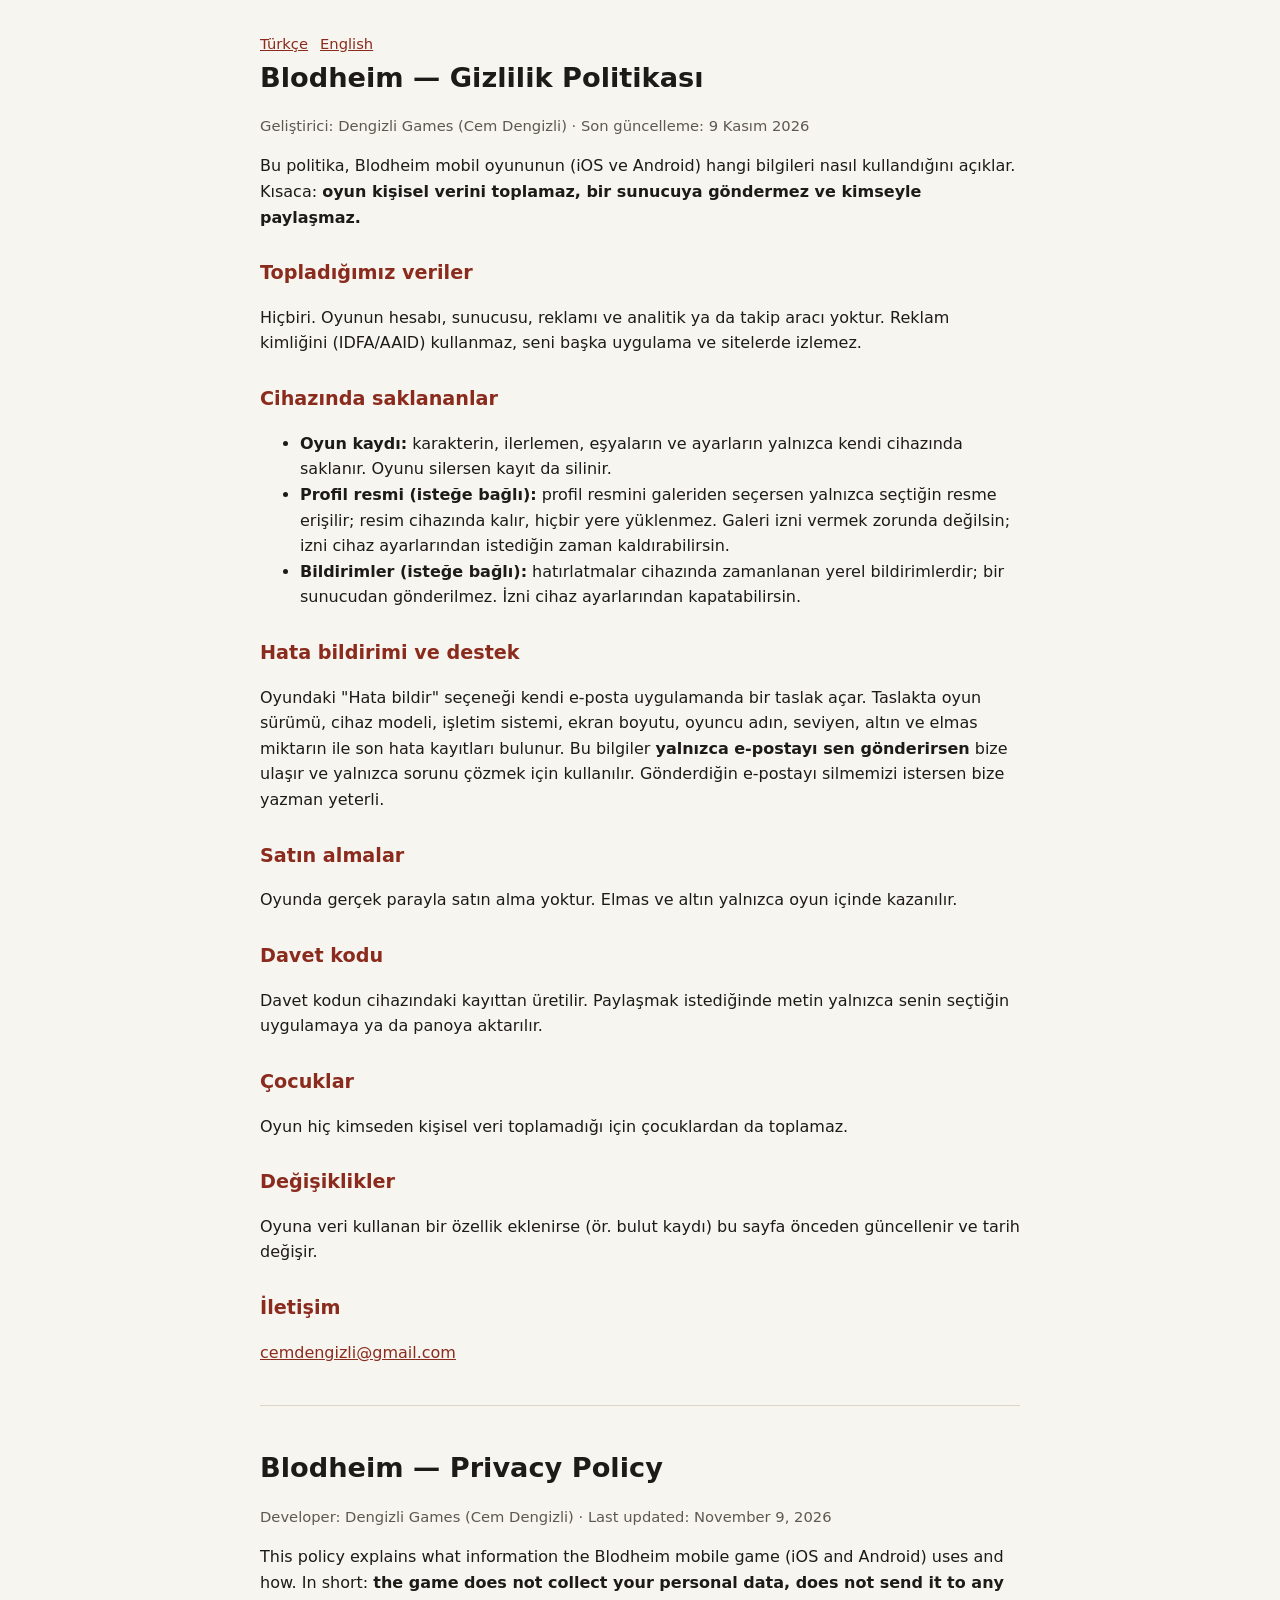
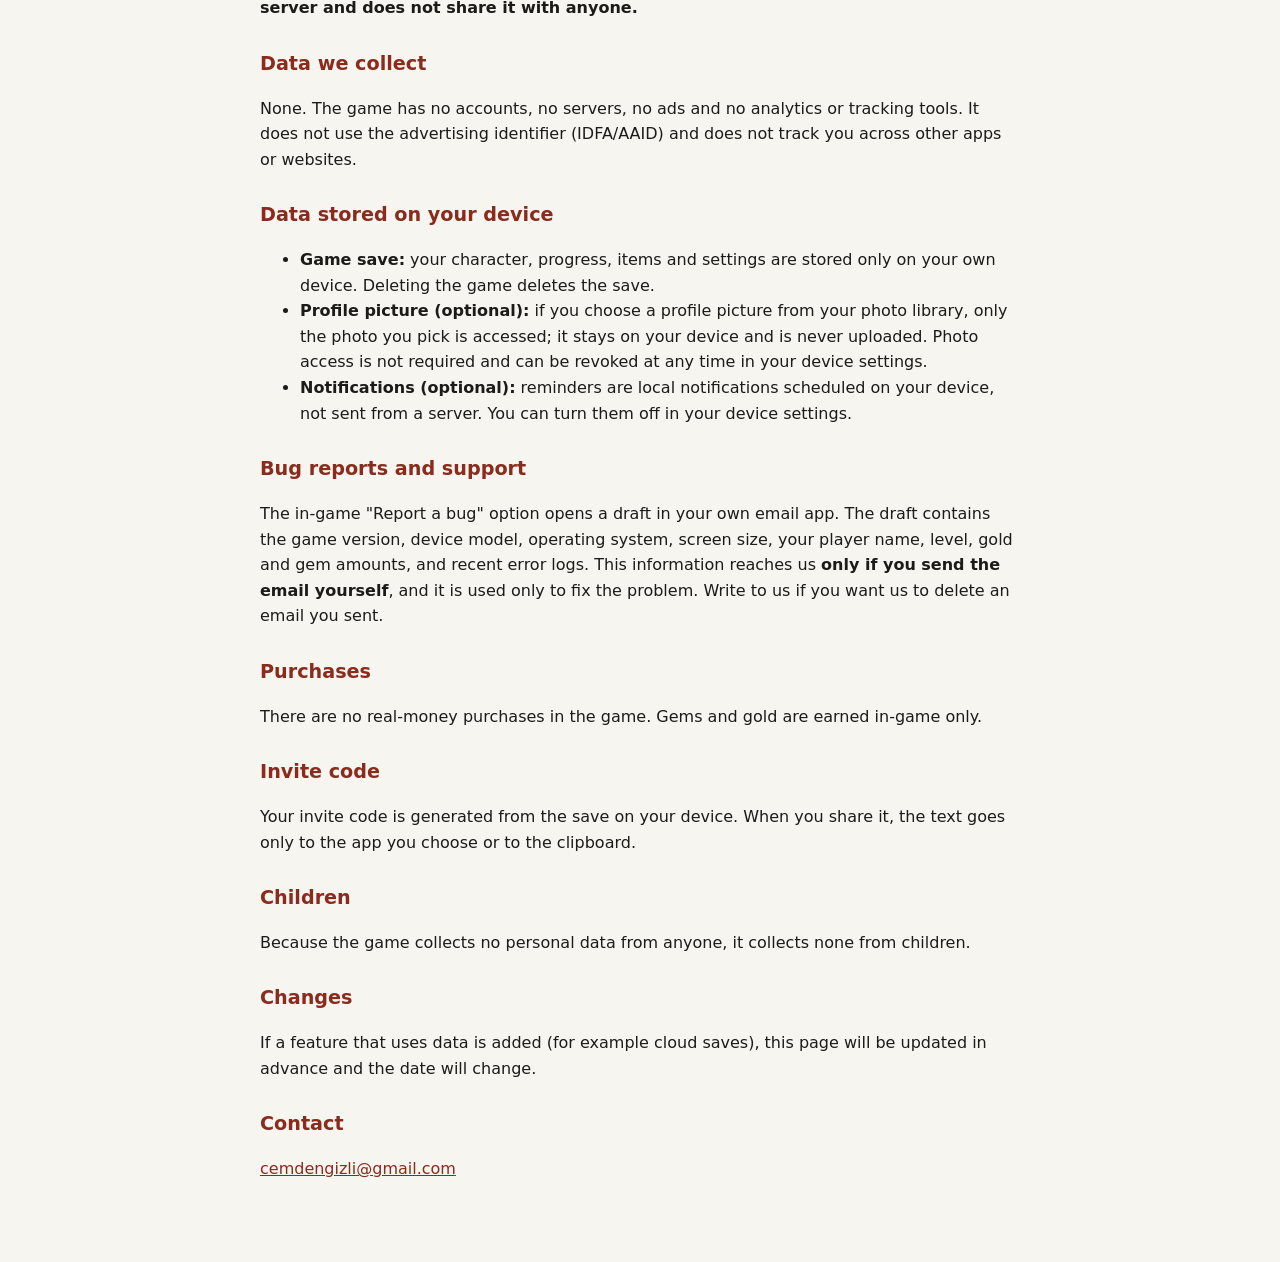
==== index.html @ 1b279eca "Gizlilik politikası / Privacy policy" ====
<!doctype html>
<html lang="tr">
<head>
<meta charset="utf-8">
<meta name="viewport" content="width=device-width, initial-scale=1">
<title>Blodheim — Gizlilik Politikası / Privacy Policy</title>
<style>
  :root { --bg: #f7f5f0; --fg: #1d1b18; --muted: #5d5850; --line: #ddd6c8; --accent: #8a2b1d; }
  @media (prefers-color-scheme: dark) { :root { --bg: #16140f; --fg: #ece6da; --muted: #a8a093; --line: #34302a; --accent: #e07a5f; } }
  body { margin: 0; background: var(--bg); color: var(--fg); font: 16px/1.6 system-ui, -apple-system, "Segoe UI", Roboto, sans-serif; }
  main { max-width: 760px; margin: 0 auto; padding: 32px 16px 64px; }
  h1 { font-size: 1.7rem; margin: 0 0 4px; }
  h2 { font-size: 1.2rem; margin: 28px 0 8px; color: var(--accent); }
  p, li { color: var(--fg); }
  .muted { color: var(--muted); font-size: .92rem; }
  hr { border: 0; border-top: 1px solid var(--line); margin: 40px 0; }
  a { color: var(--accent); }
  nav a { margin-right: 12px; }
</style>
</head>
<body>
<main>
<nav class="muted"><a href="#tr">Türkçe</a><a href="#en">English</a></nav>

<section id="tr">
<h1>Blodheim — Gizlilik Politikası</h1>
<p class="muted">Geliştirici: Dengizli Games (Cem Dengizli) · Son güncelleme: 9 Kasım 2026</p>

<p>Bu politika, Blodheim mobil oyununun (iOS ve Android) hangi bilgileri nasıl kullandığını açıklar. Kısaca: <b>oyun kişisel verini toplamaz, bir sunucuya göndermez ve kimseyle paylaşmaz.</b></p>

<h2>Topladığımız veriler</h2>
<p>Hiçbiri. Oyunun hesabı, sunucusu, reklamı ve analitik ya da takip aracı yoktur. Reklam kimliğini (IDFA/AAID) kullanmaz, seni başka uygulama ve sitelerde izlemez.</p>

<h2>Cihazında saklananlar</h2>
<ul>
  <li><b>Oyun kaydı:</b> karakterin, ilerlemen, eşyaların ve ayarların yalnızca kendi cihazında saklanır. Oyunu silersen kayıt da silinir.</li>
  <li><b>Profil resmi (isteğe bağlı):</b> profil resmini galeriden seçersen yalnızca seçtiğin resme erişilir; resim cihazında kalır, hiçbir yere yüklenmez. Galeri izni vermek zorunda değilsin; izni cihaz ayarlarından istediğin zaman kaldırabilirsin.</li>
  <li><b>Bildirimler (isteğe bağlı):</b> hatırlatmalar cihazında zamanlanan yerel bildirimlerdir; bir sunucudan gönderilmez. İzni cihaz ayarlarından kapatabilirsin.</li>
</ul>

<h2>Hata bildirimi ve destek</h2>
<p>Oyundaki "Hata bildir" seçeneği kendi e-posta uygulamanda bir taslak açar. Taslakta oyun sürümü, cihaz modeli, işletim sistemi, ekran boyutu, oyuncu adın, seviyen, altın ve elmas miktarın ile son hata kayıtları bulunur. Bu bilgiler <b>yalnızca e-postayı sen gönderirsen</b> bize ulaşır ve yalnızca sorunu çözmek için kullanılır. Gönderdiğin e-postayı silmemizi istersen bize yazman yeterli.</p>

<h2>Satın almalar</h2>
<p>Oyunda gerçek parayla satın alma yoktur. Elmas ve altın yalnızca oyun içinde kazanılır.</p>

<h2>Davet kodu</h2>
<p>Davet kodun cihazındaki kayıttan üretilir. Paylaşmak istediğinde metin yalnızca senin seçtiğin uygulamaya ya da panoya aktarılır.</p>

<h2>Çocuklar</h2>
<p>Oyun hiç kimseden kişisel veri toplamadığı için çocuklardan da toplamaz.</p>

<h2>Değişiklikler</h2>
<p>Oyuna veri kullanan bir özellik eklenirse (ör. bulut kaydı) bu sayfa önceden güncellenir ve tarih değişir.</p>

<h2>İletişim</h2>
<p><a href="mailto:cemdengizli@gmail.com">cemdengizli@gmail.com</a></p>
</section>

<hr>

<section id="en" lang="en">
<h1>Blodheim — Privacy Policy</h1>
<p class="muted">Developer: Dengizli Games (Cem Dengizli) · Last updated: November 9, 2026</p>

<p>This policy explains what information the Blodheim mobile game (iOS and Android) uses and how. In short: <b>the game does not collect your personal data, does not send it to any server and does not share it with anyone.</b></p>

<h2>Data we collect</h2>
<p>None. The game has no accounts, no servers, no ads and no analytics or tracking tools. It does not use the advertising identifier (IDFA/AAID) and does not track you across other apps or websites.</p>

<h2>Data stored on your device</h2>
<ul>
  <li><b>Game save:</b> your character, progress, items and settings are stored only on your own device. Deleting the game deletes the save.</li>
  <li><b>Profile picture (optional):</b> if you choose a profile picture from your photo library, only the photo you pick is accessed; it stays on your device and is never uploaded. Photo access is not required and can be revoked at any time in your device settings.</li>
  <li><b>Notifications (optional):</b> reminders are local notifications scheduled on your device, not sent from a server. You can turn them off in your device settings.</li>
</ul>

<h2>Bug reports and support</h2>
<p>The in-game "Report a bug" option opens a draft in your own email app. The draft contains the game version, device model, operating system, screen size, your player name, level, gold and gem amounts, and recent error logs. This information reaches us <b>only if you send the email yourself</b>, and it is used only to fix the problem. Write to us if you want us to delete an email you sent.</p>

<h2>Purchases</h2>
<p>There are no real-money purchases in the game. Gems and gold are earned in-game only.</p>

<h2>Invite code</h2>
<p>Your invite code is generated from the save on your device. When you share it, the text goes only to the app you choose or to the clipboard.</p>

<h2>Children</h2>
<p>Because the game collects no personal data from anyone, it collects none from children.</p>

<h2>Changes</h2>
<p>If a feature that uses data is added (for example cloud saves), this page will be updated in advance and the date will change.</p>

<h2>Contact</h2>
<p><a href="mailto:cemdengizli@gmail.com">cemdengizli@gmail.com</a></p>
</section>
</main>
</body>
</html>
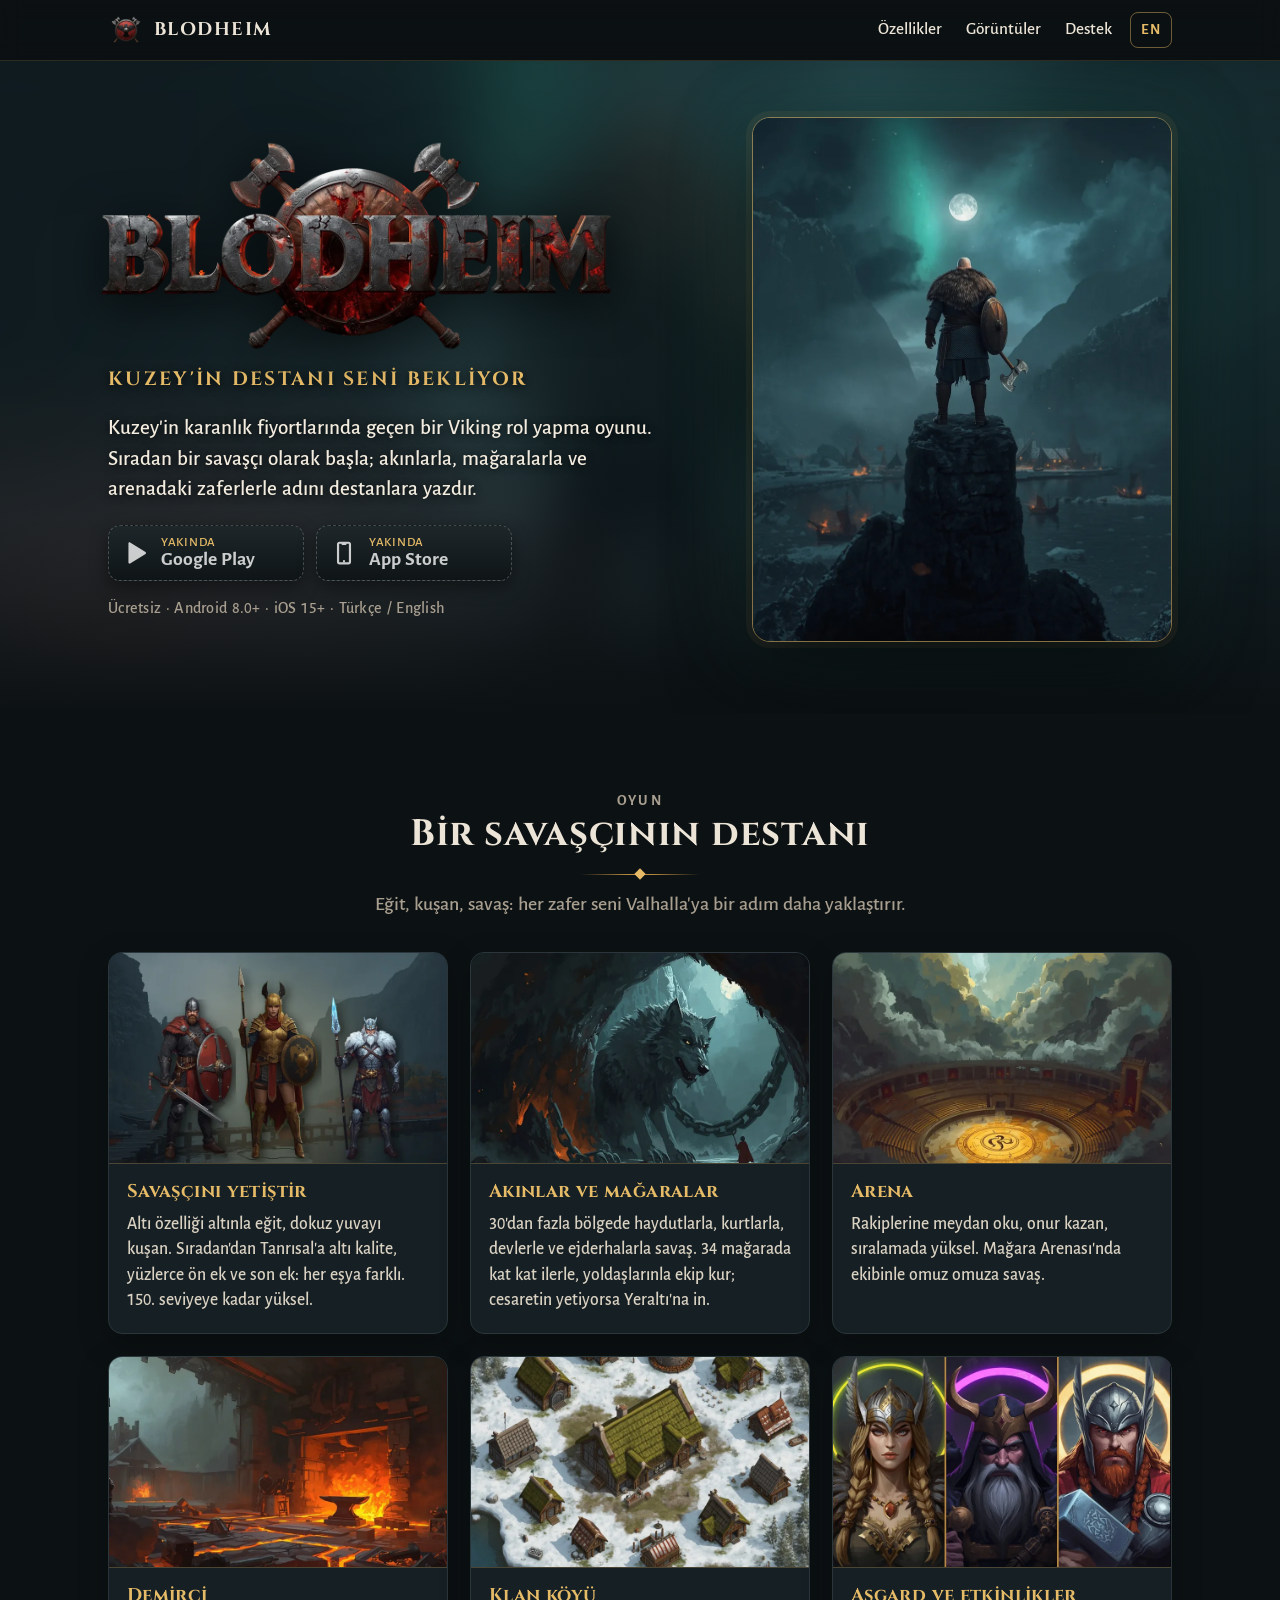
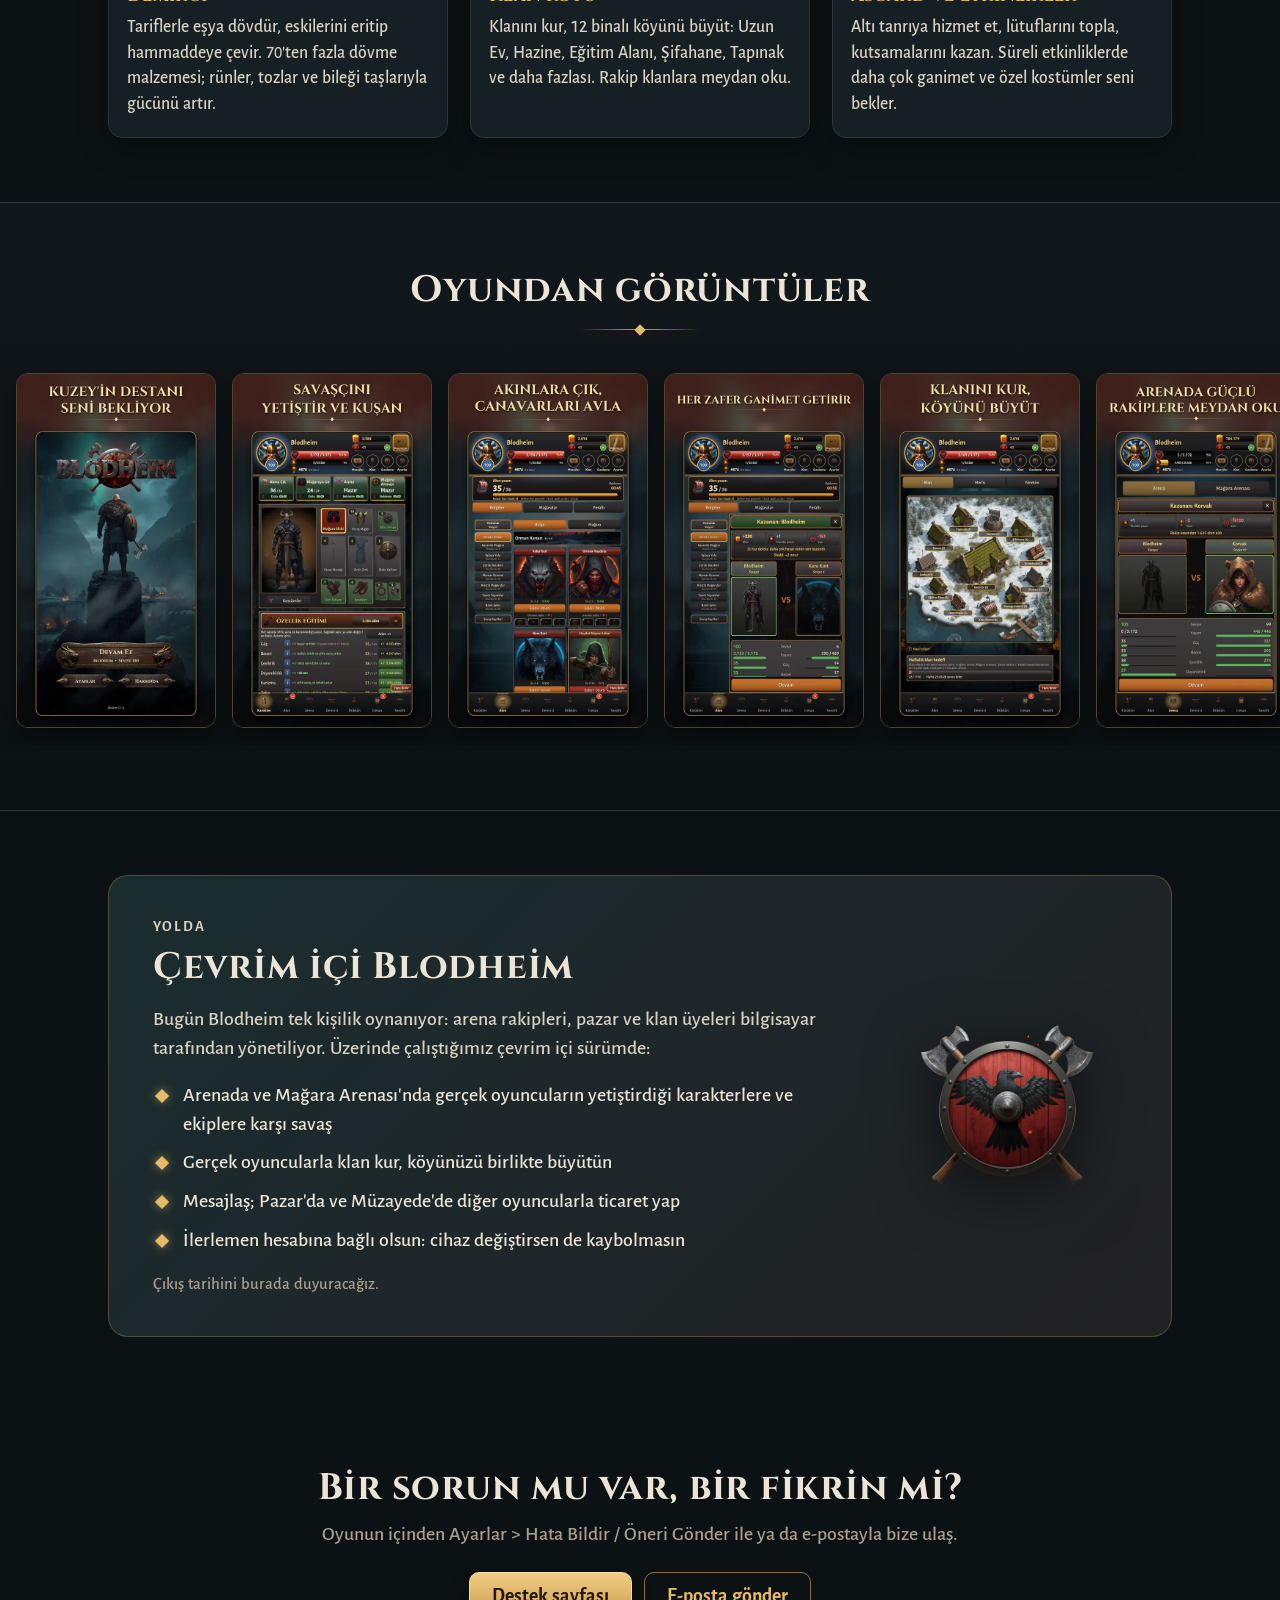
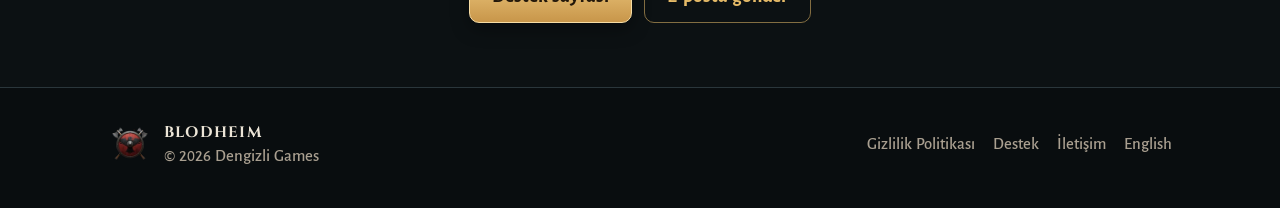
==== commit ebe56d4a: "Add files via upload" ====
--- a/index.html
+++ b/index.html
@@ -2,97 +2,151 @@
 <html lang="tr">
 <head>
 <meta charset="utf-8">
-<meta name="viewport" content="width=device-width, initial-scale=1">
-<title>Blodheim — Gizlilik Politikası / Privacy Policy</title>
-<style>
-  :root { --bg: #f7f5f0; --fg: #1d1b18; --muted: #5d5850; --line: #ddd6c8; --accent: #8a2b1d; }
-  @media (prefers-color-scheme: dark) { :root { --bg: #16140f; --fg: #ece6da; --muted: #a8a093; --line: #34302a; --accent: #e07a5f; } }
-  body { margin: 0; background: var(--bg); color: var(--fg); font: 16px/1.6 system-ui, -apple-system, "Segoe UI", Roboto, sans-serif; }
-  main { max-width: 760px; margin: 0 auto; padding: 32px 16px 64px; }
-  h1 { font-size: 1.7rem; margin: 0 0 4px; }
-  h2 { font-size: 1.2rem; margin: 28px 0 8px; color: var(--accent); }
-  p, li { color: var(--fg); }
-  .muted { color: var(--muted); font-size: .92rem; }
-  hr { border: 0; border-top: 1px solid var(--line); margin: 40px 0; }
-  a { color: var(--accent); }
-  nav a { margin-right: 12px; }
-</style>
+<meta name="viewport" content="width=device-width, initial-scale=1, viewport-fit=cover">
+<title>Blodheim: Viking rol yapma oyunu</title>
+<meta name="description" content="Viking savaşçını yetiştir: akınlara çık, mağaraları fethet, arenada adını duyur. Android ve iOS için Blodheim.">
+<meta name="theme-color" content="#0c1113">
+<link rel="canonical" href="https://cemolocco77.github.io/blodheim/">
+<link rel="alternate" hreflang="tr" href="https://cemolocco77.github.io/blodheim/"><link rel="alternate" hreflang="en" href="https://cemolocco77.github.io/blodheim/en/"><link rel="alternate" hreflang="x-default" href="https://cemolocco77.github.io/blodheim/">
+<meta property="og:type" content="website">
+<meta property="og:site_name" content="Blodheim">
+<meta property="og:title" content="Blodheim: Viking rol yapma oyunu">
+<meta property="og:description" content="Viking savaşçını yetiştir: akınlara çık, mağaraları fethet, arenada adını duyur. Android ve iOS için Blodheim.">
+<meta property="og:url" content="https://cemolocco77.github.io/blodheim/">
+<meta property="og:image" content="https://cemolocco77.github.io/blodheim/assets/img/og.jpg">
+<meta property="og:image:width" content="1024">
+<meta property="og:image:height" content="500">
+<meta property="og:locale" content="tr_TR">
+<meta name="twitter:card" content="summary_large_image">
+<link rel="icon" type="image/png" sizes="32x32" href="favicon.png">
+<link rel="icon" type="image/png" sizes="192x192" href="assets/img/icon-192.png">
+<link rel="apple-touch-icon" href="assets/img/apple-touch-icon.png">
+<link rel="preload" href="assets/fonts/Cinzel-Bold.ttf" as="font" type="font/ttf" crossorigin>
+<link rel="stylesheet" href="assets/site.css?v=634a0899">
 </head>
-<body>
-<main>
-<nav class="muted"><a href="#tr">Türkçe</a><a href="#en">English</a></nav>
-
-<section id="tr">
-<h1>Blodheim — Gizlilik Politikası</h1>
-<p class="muted">Geliştirici: Dengizli Games (Cem Dengizli) · Son güncelleme: 9 Kasım 2026</p>
-
-<p>Bu politika, Blodheim mobil oyununun (iOS ve Android) hangi bilgileri nasıl kullandığını açıklar. Kısaca: <b>oyun kişisel verini toplamaz, bir sunucuya göndermez ve kimseyle paylaşmaz.</b></p>
-
-<h2>Topladığımız veriler</h2>
-<p>Hiçbiri. Oyunun hesabı, sunucusu, reklamı ve analitik ya da takip aracı yoktur. Reklam kimliğini (IDFA/AAID) kullanmaz, seni başka uygulama ve sitelerde izlemez.</p>
-
-<h2>Cihazında saklananlar</h2>
-<ul>
-  <li><b>Oyun kaydı:</b> karakterin, ilerlemen, eşyaların ve ayarların yalnızca kendi cihazında saklanır. Oyunu silersen kayıt da silinir.</li>
-  <li><b>Profil resmi (isteğe bağlı):</b> profil resmini galeriden seçersen yalnızca seçtiğin resme erişilir; resim cihazında kalır, hiçbir yere yüklenmez. Galeri izni vermek zorunda değilsin; izni cihaz ayarlarından istediğin zaman kaldırabilirsin.</li>
-  <li><b>Bildirimler (isteğe bağlı):</b> hatırlatmalar cihazında zamanlanan yerel bildirimlerdir; bir sunucudan gönderilmez. İzni cihaz ayarlarından kapatabilirsin.</li>
-</ul>
-
-<h2>Hata bildirimi ve destek</h2>
-<p>Oyundaki "Hata bildir" seçeneği kendi e-posta uygulamanda bir taslak açar. Taslakta oyun sürümü, cihaz modeli, işletim sistemi, ekran boyutu, oyuncu adın, seviyen, altın ve elmas miktarın ile son hata kayıtları bulunur. Bu bilgiler <b>yalnızca e-postayı sen gönderirsen</b> bize ulaşır ve yalnızca sorunu çözmek için kullanılır. Gönderdiğin e-postayı silmemizi istersen bize yazman yeterli.</p>
-
-<h2>Satın almalar</h2>
-<p>Oyunda gerçek parayla satın alma yoktur. Elmas ve altın yalnızca oyun içinde kazanılır.</p>
-
-<h2>Davet kodu</h2>
-<p>Davet kodun cihazındaki kayıttan üretilir. Paylaşmak istediğinde metin yalnızca senin seçtiğin uygulamaya ya da panoya aktarılır.</p>
-
-<h2>Çocuklar</h2>
-<p>Oyun hiç kimseden kişisel veri toplamadığı için çocuklardan da toplamaz.</p>
-
-<h2>Değişiklikler</h2>
-<p>Oyuna veri kullanan bir özellik eklenirse (ör. bulut kaydı) bu sayfa önceden güncellenir ve tarih değişir.</p>
-
-<h2>İletişim</h2>
-<p><a href="mailto:cemdengizli@gmail.com">cemdengizli@gmail.com</a></p>
+<body class="page-home">
+<a class="skip" href="#main">İçeriğe geç</a>
+<header class="top">
+  <div class="wrap top-in">
+    <a class="brand" href="./"><img src="assets/img/emblem-96.webp" alt="" width="36" height="36"><span lang="en">Blodheim</span></a>
+    <nav class="nav" aria-label="Ana sayfa">
+      <a class="wide" href="#features">Özellikler</a>
+      <a class="wide" href="#screenshots">Görüntüler</a>
+      <a href="destek/">Destek</a>
+      <a class="lang" href="en/" hreflang="en" lang="en" title="English">EN</a>
+    </nav>
+  </div>
+</header>
+<main id="main">
+<section class="hero">
+  <div class="hero-art" aria-hidden="true"></div>
+  <div class="wrap hero-in">
+    <div class="hero-copy">
+      <h1><img class="hero-logo" src="assets/img/logo-1100.webp" alt="Blodheim" width="1100" height="458"></h1>
+      <p class="kicker">Kuzey&#x27;in destanı seni bekliyor</p>
+      <div class="hero-spacer"></div>
+      <p class="lead">Kuzey&#x27;in karanlık fiyortlarında geçen bir Viking rol yapma oyunu. Sıradan bir savaşçı olarak başla; akınlarla, mağaralarla ve arenadaki zaferlerle adını destanlara yazdır.</p>
+      <div class="stores"><span class="store soon" aria-disabled="true"><svg viewBox="0 0 24 24" aria-hidden="true"><path d="M5 3.2v17.6c0 .8.9 1.3 1.6.9l14.2-8.8c.6-.4.6-1.4 0-1.8L6.6 2.3C5.9 1.9 5 2.4 5 3.2z"/></svg><span><small>Yakında</small><b>Google Play</b></span></span><span class="store soon" aria-disabled="true"><svg viewBox="0 0 24 24" aria-hidden="true"><path d="M8 1.5h8A2.5 2.5 0 0 1 18.5 4v16a2.5 2.5 0 0 1-2.5 2.5H8A2.5 2.5 0 0 1 5.5 20V4A2.5 2.5 0 0 1 8 1.5zm0 2a.5.5 0 0 0-.5.5v16c0 .3.2.5.5.5h8c.3 0 .5-.2.5-.5V4a.5.5 0 0 0-.5-.5h-1.6l-.5 1h-3.8l-.5-1H8zm4 15a1 1 0 1 1 0 2 1 1 0 0 1 0-2z"/></svg><span><small>Yakında</small><b>App Store</b></span></span></div>
+      <p class="facts">Ücretsiz · Android 8.0+ · iOS 15+ · Türkçe / English</p>
+    </div>
+    <figure class="hero-poster"><img src="assets/img/poster-840.webp" alt="Ay ışığında kayanın üstünde duran Viking savaşçısı, aşağıda fiyort köyü" width="840" height="1050"></figure>
+  </div>
 </section>
 
-<hr>
+<section class="sec" id="features">
+  <div class="wrap">
+    <header class="sec-head">
+      <p class="eyebrow">Oyun</p>
+      <h2>Bir savaşçının destanı</h2>
+      <div class="rule" aria-hidden="true"></div>
+      <p>Eğit, kuşan, savaş: her zafer seni Valhalla&#x27;ya bir adım daha yaklaştırır.</p>
+    </header>
+    <div class="cards">
+      <article class="card">
+        <img src="assets/img/scene-character.webp" alt="" width="800" height="500" loading="lazy" decoding="async">
+        <div class="card-body"><h3>Savaşçını yetiştir</h3><p>Altı özelliği altınla eğit, dokuz yuvayı kuşan. Sıradan&#x27;dan Tanrısal&#x27;a altı kalite, yüzlerce ön ek ve son ek: her eşya farklı. 150. seviyeye kadar yüksel.</p></div>
+      </article>
+      <article class="card">
+        <img src="assets/img/scene-raid.webp" alt="" width="800" height="500" loading="lazy" decoding="async">
+        <div class="card-body"><h3>Akınlar ve mağaralar</h3><p>30&#x27;dan fazla bölgede haydutlarla, kurtlarla, devlerle ve ejderhalarla savaş. 34 mağarada kat kat ilerle, yoldaşlarınla ekip kur; cesaretin yetiyorsa Yeraltı&#x27;na in.</p></div>
+      </article>
+      <article class="card">
+        <img src="assets/img/scene-arena.webp" alt="" width="800" height="500" loading="lazy" decoding="async">
+        <div class="card-body"><h3>Arena</h3><p>Rakiplerine meydan oku, onur kazan, sıralamada yüksel. Mağara Arenası&#x27;nda ekibinle omuz omuza savaş.</p></div>
+      </article>
+      <article class="card">
+        <img src="assets/img/scene-smith.webp" alt="" width="800" height="500" loading="lazy" decoding="async">
+        <div class="card-body"><h3>Demirci</h3><p>Tariflerle eşya dövdür, eskilerini eritip hammaddeye çevir. 70&#x27;ten fazla dövme malzemesi; rünler, tozlar ve bileği taşlarıyla gücünü artır.</p></div>
+      </article>
+      <article class="card">
+        <img src="assets/img/scene-guild.webp" alt="" width="800" height="500" loading="lazy" decoding="async">
+        <div class="card-body"><h3>Klan köyü</h3><p>Klanını kur, 12 binalı köyünü büyüt: Uzun Ev, Hazine, Eğitim Alanı, Şifahane, Tapınak ve daha fazlası. Rakip klanlara meydan oku.</p></div>
+      </article>
+      <article class="card">
+        <img src="assets/img/scene-pantheon.webp" alt="" width="800" height="500" loading="lazy" decoding="async">
+        <div class="card-body"><h3>Asgard ve etkinlikler</h3><p>Altı tanrıya hizmet et, lütuflarını topla, kutsamalarını kazan. Süreli etkinliklerde daha çok ganimet ve özel kostümler seni bekler.</p></div>
+      </article>
+    </div>
+  </div>
+</section>
 
-<section id="en" lang="en">
-<h1>Blodheim — Privacy Policy</h1>
-<p class="muted">Developer: Dengizli Games (Cem Dengizli) · Last updated: November 9, 2026</p>
+<section class="sec sec-alt" id="screenshots">
+  <div class="wrap">
+    <header class="sec-head"><h2>Oyundan görüntüler</h2><div class="rule" aria-hidden="true"></div></header>
+  </div>
+  <div class="shots" tabindex="0" role="region" aria-label="Oyundan ekran görüntüleri">
+    <figure><img src="assets/img/shot-tr-01.webp" alt="Kuzey&#x27;in destanı seni bekliyor" width="540" height="960" loading="lazy" decoding="async"></figure>
+    <figure><img src="assets/img/shot-tr-02.webp" alt="Savaşçını yetiştir ve kuşan" width="540" height="960" loading="lazy" decoding="async"></figure>
+    <figure><img src="assets/img/shot-tr-03.webp" alt="Akınlara çık, canavarları avla" width="540" height="960" loading="lazy" decoding="async"></figure>
+    <figure><img src="assets/img/shot-tr-04.webp" alt="Her zafer ganimet getirir" width="540" height="960" loading="lazy" decoding="async"></figure>
+    <figure><img src="assets/img/shot-tr-05.webp" alt="Klanını kur, köyünü büyüt" width="540" height="960" loading="lazy" decoding="async"></figure>
+    <figure><img src="assets/img/shot-tr-06.webp" alt="Arenada güçlü rakiplere meydan oku" width="540" height="960" loading="lazy" decoding="async"></figure>
+  </div>
+  <p class="hint">Kaydırarak hepsini gör &rarr;</p>
+</section>
 
-<p>This policy explains what information the Blodheim mobile game (iOS and Android) uses and how. In short: <b>the game does not collect your personal data, does not send it to any server and does not share it with anyone.</b></p>
+<section class="sec" id="online">
+  <div class="wrap">
+    <div class="online">
+      <div>
+        <p class="eyebrow">Yolda</p>
+        <h2>Çevrim içi Blodheim</h2>
+        <p>Bugün Blodheim tek kişilik oynanıyor: arena rakipleri, pazar ve klan üyeleri bilgisayar tarafından yönetiliyor. Üzerinde çalıştığımız çevrim içi sürümde:</p>
+        <ul class="ticks">
+          <li>Arenada ve Mağara Arenası&#x27;nda gerçek oyuncuların yetiştirdiği karakterlere ve ekiplere karşı savaş</li>
+          <li>Gerçek oyuncularla klan kur, köyünüzü birlikte büyütün</li>
+          <li>Mesajlaş; Pazar&#x27;da ve Müzayede&#x27;de diğer oyuncularla ticaret yap</li>
+          <li>İlerlemen hesabına bağlı olsun: cihaz değiştirsen de kaybolmasın</li>
+        </ul>
+        <p class="note">Çıkış tarihini burada duyuracağız.</p>
+      </div>
+      <img src="assets/img/emblem-480.webp" alt="" width="480" height="480" loading="lazy">
+    </div>
+  </div>
+</section>
 
-<h2>Data we collect</h2>
-<p>None. The game has no accounts, no servers, no ads and no analytics or tracking tools. It does not use the advertising identifier (IDFA/AAID) and does not track you across other apps or websites.</p>
-
-<h2>Data stored on your device</h2>
-<ul>
-  <li><b>Game save:</b> your character, progress, items and settings are stored only on your own device. Deleting the game deletes the save.</li>
-  <li><b>Profile picture (optional):</b> if you choose a profile picture from your photo library, only the photo you pick is accessed; it stays on your device and is never uploaded. Photo access is not required and can be revoked at any time in your device settings.</li>
-  <li><b>Notifications (optional):</b> reminders are local notifications scheduled on your device, not sent from a server. You can turn them off in your device settings.</li>
-</ul>
-
-<h2>Bug reports and support</h2>
-<p>The in-game "Report a bug" option opens a draft in your own email app. The draft contains the game version, device model, operating system, screen size, your player name, level, gold and gem amounts, and recent error logs. This information reaches us <b>only if you send the email yourself</b>, and it is used only to fix the problem. Write to us if you want us to delete an email you sent.</p>
-
-<h2>Purchases</h2>
-<p>There are no real-money purchases in the game. Gems and gold are earned in-game only.</p>
-
-<h2>Invite code</h2>
-<p>Your invite code is generated from the save on your device. When you share it, the text goes only to the app you choose or to the clipboard.</p>
-
-<h2>Children</h2>
-<p>Because the game collects no personal data from anyone, it collects none from children.</p>
-
-<h2>Changes</h2>
-<p>If a feature that uses data is added (for example cloud saves), this page will be updated in advance and the date will change.</p>
-
-<h2>Contact</h2>
-<p><a href="mailto:cemdengizli@gmail.com">cemdengizli@gmail.com</a></p>
+<section class="sec cta">
+  <div class="wrap">
+    <h2>Bir sorun mu var, bir fikrin mi?</h2>
+    <p>Oyunun içinden Ayarlar &gt; Hata Bildir / Öneri Gönder ile ya da e-postayla bize ulaş.</p>
+    <div class="btns">
+      <a class="btn" href="destek/">Destek sayfası</a>
+      <a class="btn ghost" href="mailto:cemdengizli@gmail.com">E-posta gönder</a>
+    </div>
+    
+  </div>
 </section>
 </main>
+<footer class="foot">
+  <div class="wrap foot-in">
+    <div class="foot-brand"><img src="assets/img/emblem-96.webp" alt="" width="44" height="44"><div><b lang="en">Blodheim</b><span>© 2026 Dengizli Games</span></div></div>
+    <nav class="foot-nav" aria-label="İletişim">
+      <a href="gizlilik/">Gizlilik Politikası</a>
+      <a href="destek/">Destek</a>
+      <a href="mailto:cemdengizli@gmail.com">İletişim</a>
+      <a href="en/" hreflang="en" lang="en">English</a>
+    </nav>
+  </div>
+</footer>
 </body>
 </html>
--- a/assets/site.css
+++ b/assets/site.css
@@ -0,0 +1,234 @@
+/* Blodheim web sitesi. Kaynak: Web/kaynak/site.css, üretici Web/kaynak/build.py (çıktı Web/site/assets/site.css). */
+
+@font-face { font-family: "Cinzel"; src: url("fonts/Cinzel-Bold.ttf") format("truetype"); font-weight: 700; font-display: swap; }
+@font-face { font-family: "Alegreya Sans"; src: url("fonts/AlegreyaSans-Medium.ttf") format("truetype"); font-weight: 400 600; font-display: swap; }
+@font-face { font-family: "Alegreya Sans"; src: url("fonts/AlegreyaSans-Bold.ttf") format("truetype"); font-weight: 700 900; font-display: swap; }
+
+:root {
+  color-scheme: dark;
+  --bg: #0c1113;
+  --bg2: #11181b;
+  --card: #161f23;
+  --card2: #1b262b;
+  --line: #2a363b;
+  --fg: #ece5d7;
+  --muted: #a99f90;
+  --gold: #e6bb68;
+  --gold-deep: #b98a3e;
+  --red: #b8392b;
+  --teal: #3aa597;
+  --radius: 14px;
+  --wrap: 1120px;
+  --title: "Cinzel", "Trajan Pro", Georgia, serif;
+  --body: "Alegreya Sans", system-ui, -apple-system, "Segoe UI", Roboto, sans-serif;
+}
+
+* { box-sizing: border-box; }
+html { -webkit-text-size-adjust: 100%; scroll-behavior: smooth; }
+body {
+  margin: 0; background: var(--bg); color: var(--fg);
+  font: 500 18px/1.6 var(--body);
+  -webkit-font-smoothing: antialiased; overflow-x: hidden;
+}
+img { max-width: 100%; height: auto; display: block; }
+a { color: var(--gold); text-underline-offset: 3px; }
+a:hover { color: #ffd98f; }
+:focus-visible { outline: 2px solid var(--gold); outline-offset: 3px; border-radius: 6px; }
+h1, h2, h3 { font-family: var(--title); font-weight: 700; line-height: 1.2; letter-spacing: .02em; margin: 0; }
+.sr { position: absolute; width: 1px; height: 1px; overflow: hidden; clip: rect(0 0 0 0); white-space: nowrap; }
+.skip { position: absolute; left: 16px; top: -60px; z-index: 50; background: var(--gold); color: #1a1408; padding: 8px 14px; border-radius: 8px; font-weight: 700; }
+.skip:focus { top: 12px; }
+.wrap { width: 100%; max-width: var(--wrap); margin: 0 auto; padding: 0 16px; }
+@media (min-width: 700px) { .wrap { padding: 0 28px; } }
+
+/* ---------- üst çubuk ---------- */
+.top {
+  position: sticky; top: 0; z-index: 20;
+  background: rgba(12, 17, 19, .82); backdrop-filter: blur(10px); -webkit-backdrop-filter: blur(10px);
+  border-bottom: 1px solid rgba(230, 187, 104, .16);
+}
+.top-in { display: flex; align-items: center; justify-content: space-between; gap: 12px; height: 60px; }
+.brand { display: flex; align-items: center; gap: 10px; text-decoration: none; color: var(--fg); }
+.brand img { width: 36px; height: 36px; }
+.brand span { font-family: var(--title); font-weight: 700; font-size: 1.15rem; letter-spacing: .08em; text-transform: uppercase; }
+.nav { display: flex; align-items: center; gap: 4px; }
+.nav a { color: var(--fg); text-decoration: none; padding: 8px 10px; border-radius: 8px; font-size: .98rem; }
+.nav a:hover { background: rgba(255, 255, 255, .06); color: #fff; }
+.nav a[aria-current="page"] { color: var(--gold); }
+.nav .lang {
+  border: 1px solid rgba(230, 187, 104, .45); color: var(--gold); font-weight: 700; font-size: .85rem;
+  letter-spacing: .08em; padding: 6px 10px; margin-left: 4px;
+}
+@media (max-width: 620px) { .nav .wide { display: none; } }
+
+/* ---------- giriş ---------- */
+.hero { position: relative; overflow: hidden; isolation: isolate; }
+.hero-art {
+  position: absolute; inset: 0; z-index: -2;
+  background: url("img/hero-1200.webp") center 30% / cover no-repeat;
+}
+.hero::after {
+  content: ""; position: absolute; inset: 0; z-index: -1;
+  background:
+    linear-gradient(180deg, rgba(12, 17, 19, .55) 0%, rgba(12, 17, 19, 0) 26%, rgba(12, 17, 19, 0) 44%, rgba(12, 17, 19, .88) 66%, var(--bg) 100%);
+}
+.hero-in {
+  min-height: min(calc(100svh - 60px), 860px);
+  display: flex; flex-direction: column; align-items: center; text-align: center;
+  padding-top: 22px; padding-bottom: 40px;
+}
+.hero-copy { display: contents; }
+.hero h1 { width: min(92%, 440px); }
+.hero-logo { width: 100%; filter: drop-shadow(0 10px 24px rgba(0, 0, 0, .65)); }
+.kicker {
+  margin: 6px 0 0; font-family: var(--title); font-weight: 700; color: var(--gold);
+  font-size: 1.05rem; letter-spacing: .12em; text-transform: uppercase; text-shadow: 0 2px 10px rgba(0, 0, 0, .9);
+}
+.hero-spacer { flex: 1 1 auto; min-height: 200px; }
+.lead { margin: 0 0 20px; max-width: 34em; font-size: 1.08rem; color: #f3ecdf; text-shadow: 0 1px 8px rgba(0, 0, 0, .8); }
+.facts { margin: 16px 0 0; color: var(--muted); font-size: .92rem; letter-spacing: .02em; }
+.hero-poster { display: none; }
+
+@media (min-width: 900px) {
+  .hero { background: radial-gradient(1200px 600px at 78% 30%, rgba(58, 165, 151, .20), transparent 60%),
+                      radial-gradient(900px 500px at 10% 90%, rgba(184, 57, 43, .20), transparent 60%), var(--bg); }
+  .hero-art { opacity: .28; filter: blur(28px) saturate(1.2); transform: scale(1.15); }
+  .hero::after { background: linear-gradient(180deg, rgba(12, 17, 19, 0) 70%, var(--bg) 100%); }
+  .hero-in {
+    min-height: 0; flex-direction: row; align-items: center; justify-content: space-between; text-align: left;
+    gap: 56px; padding-top: 56px; padding-bottom: 72px;
+  }
+  .hero-copy { display: block; flex: 1 1 0; max-width: 560px; }
+  .hero h1 { width: 100%; max-width: 520px; margin-left: -12px; }
+  .kicker { font-size: 1.2rem; margin-top: 10px; }
+  .hero-spacer { display: none; }
+  .lead { margin-top: 18px; font-size: 1.2rem; }
+  .hero-poster {
+    display: block; flex: 0 0 auto; width: min(38vw, 420px); margin: 0; position: relative;
+    border-radius: 18px; overflow: hidden; border: 1px solid rgba(230, 187, 104, .55);
+    box-shadow: 0 30px 80px rgba(0, 0, 0, .65), 0 0 0 6px rgba(230, 187, 104, .07), 0 0 90px rgba(58, 165, 151, .18);
+  }
+  .hero-poster img { width: 100%; aspect-ratio: 1200 / 1500; object-fit: cover; object-position: center 20%; }
+}
+
+/* ---------- mağaza düğmeleri ---------- */
+.stores { display: flex; flex-wrap: wrap; gap: 12px; justify-content: center; }
+@media (min-width: 900px) { .stores { justify-content: flex-start; } }
+.store {
+  display: inline-flex; align-items: center; gap: 12px; min-width: 196px; padding: 10px 18px 10px 14px;
+  border-radius: 12px; text-decoration: none; color: #fff;
+  background: linear-gradient(180deg, #1d2629, #0f1517); border: 1px solid rgba(255, 255, 255, .22);
+  box-shadow: 0 6px 18px rgba(0, 0, 0, .45);
+}
+a.store:hover { border-color: var(--gold); color: #fff; transform: translateY(-1px); }
+.store svg { width: 26px; height: 26px; flex: 0 0 auto; fill: currentColor; }
+.store span { display: flex; flex-direction: column; line-height: 1.15; text-align: left; }
+.store small { font-size: .74rem; letter-spacing: .06em; text-transform: uppercase; color: rgba(255, 255, 255, .72); }
+.store b { font-size: 1.12rem; font-weight: 700; }
+.store.soon { color: rgba(255, 255, 255, .78); border-style: dashed; cursor: default; }
+.store.soon small { color: var(--gold); }
+
+/* ---------- bölümler ---------- */
+.sec { padding: 64px 0; }
+.sec-alt { background: linear-gradient(180deg, var(--bg2), var(--bg)); border-top: 1px solid var(--line); border-bottom: 1px solid var(--line); }
+.sec-head { text-align: center; max-width: 720px; margin: 0 auto 32px; }
+.eyebrow { margin: 0 0 6px; color: var(--teal); font-weight: 700; font-size: .85rem; letter-spacing: .16em; text-transform: uppercase; }
+.sec-head h2, .online h2, .cta h2 { font-size: clamp(1.6rem, 4.6vw, 2.3rem); color: var(--fg); }
+.sec-head p { color: var(--muted); margin: 12px 0 0; }
+.rule { width: 120px; height: 10px; margin: 14px auto 0; background:
+  linear-gradient(90deg, transparent, var(--gold-deep) 40%, var(--gold-deep) 60%, transparent) center / 100% 1px no-repeat; position: relative; }
+.rule::after { content: ""; position: absolute; left: 50%; top: 50%; width: 8px; height: 8px; background: var(--gold); transform: translate(-50%, -50%) rotate(45deg); }
+
+.cards { display: grid; gap: 18px; grid-template-columns: 1fr; }
+@media (min-width: 640px) { .cards { grid-template-columns: repeat(2, 1fr); } }
+@media (min-width: 980px) { .cards { grid-template-columns: repeat(3, 1fr); gap: 22px; } }
+.card {
+  background: var(--card); border: 1px solid var(--line); border-radius: var(--radius); overflow: hidden;
+  display: flex; flex-direction: column; box-shadow: 0 10px 30px rgba(0, 0, 0, .25);
+}
+.card img { width: 100%; aspect-ratio: 16 / 10; object-fit: cover; border-bottom: 1px solid rgba(230, 187, 104, .25); }
+.card-body { padding: 16px 18px 20px; }
+.card h3 { font-size: 1.15rem; color: var(--gold); margin-bottom: 8px; }
+.card p { margin: 0; color: #d9d1c2; font-size: 1rem; }
+
+.shots {
+  display: flex; gap: 16px; overflow-x: auto; scroll-snap-type: x mandatory; padding: 6px 16px 18px;
+  scrollbar-width: thin; scrollbar-color: var(--gold-deep) transparent;
+}
+/* ortalama: sığarsa kenar boşlukları eşit, sığmazsa baştan kaydırılır (justify-content: center sol ucu kaydırılamaz yapar) */
+.shots > figure:first-child { margin-left: auto; }
+.shots > figure:last-child { margin-right: auto; }
+.shots figure { margin: 0; flex: 0 0 auto; width: 210px; scroll-snap-align: center; }
+@media (min-width: 700px) { .shots figure { width: 230px; } }
+@media (min-width: 1180px) { .shots figure { width: 200px; } }
+.shots img { width: 100%; aspect-ratio: 9 / 16; border-radius: 12px; border: 1px solid rgba(230, 187, 104, .3); box-shadow: 0 12px 30px rgba(0, 0, 0, .5); }
+.hint { text-align: center; color: var(--muted); font-size: .9rem; margin: 4px 0 0; }
+@media (min-width: 1180px) { .hint { display: none; } }
+
+.online {
+  display: grid; gap: 28px; align-items: center;
+  background: linear-gradient(135deg, rgba(58, 165, 151, .10), rgba(184, 57, 43, .08)), var(--card);
+  border: 1px solid rgba(230, 187, 104, .25); border-radius: 20px; padding: 28px 20px;
+}
+@media (min-width: 860px) { .online { grid-template-columns: 1fr 240px; padding: 40px 44px; } }
+.online p { color: #d9d1c2; }
+.online img { width: 120px; margin: 0 auto; order: -1; filter: drop-shadow(0 12px 30px rgba(0, 0, 0, .6)); }
+@media (min-width: 860px) { .online img { width: 220px; order: 0; } }
+.ticks { list-style: none; padding: 0; margin: 16px 0; display: grid; gap: 10px; }
+.ticks li { position: relative; padding-left: 30px; }
+.ticks li::before {
+  content: ""; position: absolute; left: 4px; top: .5em; width: 10px; height: 10px; background: var(--gold);
+  transform: rotate(45deg); box-shadow: 0 0 10px rgba(230, 187, 104, .6);
+}
+.note { color: var(--muted) !important; font-size: .95rem; margin-bottom: 0; }
+
+.cta { text-align: center; }
+.cta p { color: var(--muted); max-width: 36em; margin: 12px auto 22px; }
+.btns { display: flex; flex-wrap: wrap; gap: 12px; justify-content: center; }
+.btn {
+  display: inline-flex; align-items: center; justify-content: center; gap: 8px; min-height: 46px; padding: 10px 22px;
+  border-radius: 10px; font-weight: 700; text-decoration: none; color: #22170a;
+  background: linear-gradient(180deg, #f1cd83, #c8964a); border: 1px solid #f6dca4; box-shadow: 0 6px 18px rgba(0, 0, 0, .35);
+}
+.btn:hover { color: #22170a; filter: brightness(1.06); }
+.btn.ghost { background: transparent; color: var(--gold); border-color: rgba(230, 187, 104, .55); box-shadow: none; }
+.btn.ghost:hover { background: rgba(230, 187, 104, .08); color: #ffd98f; }
+
+.social { display: flex; flex-wrap: wrap; gap: 10px; justify-content: center; margin-top: 18px; }
+.social a { padding: 8px 14px; border: 1px solid var(--line); border-radius: 999px; text-decoration: none; color: var(--fg); background: var(--card); }
+.social a:hover { border-color: var(--gold); }
+
+/* ---------- belge sayfaları (gizlilik, destek) ---------- */
+.doc { max-width: 780px; margin: 0 auto; padding: 44px 16px 72px; }
+@media (min-width: 700px) { .doc { padding: 56px 28px 88px; } }
+.doc h1 { font-size: clamp(1.7rem, 5vw, 2.4rem); }
+.doc h2 { font-size: 1.2rem; color: var(--gold); margin: 36px 0 10px; }
+.doc p, .doc li { color: #ddd5c6; }
+.doc ul, .doc ol { padding-left: 1.3em; }
+.doc li { margin: 6px 0; }
+.meta { color: var(--muted); font-size: .95rem; margin: 8px 0 24px; }
+.summary {
+  background: var(--card); border: 1px solid rgba(230, 187, 104, .3); border-left: 4px solid var(--gold);
+  border-radius: 10px; padding: 14px 18px; margin: 0 0 8px;
+}
+.summary p { margin: 0; }
+.contact { display: flex; flex-wrap: wrap; gap: 12px; margin: 20px 0 8px; }
+details { background: var(--card); border: 1px solid var(--line); border-radius: 10px; margin: 10px 0; }
+summary { cursor: pointer; padding: 14px 18px; font-weight: 700; list-style: none; position: relative; padding-right: 44px; }
+summary::-webkit-details-marker { display: none; }
+summary::after { content: "+"; position: absolute; right: 18px; top: 50%; transform: translateY(-50%); color: var(--gold); font-size: 1.4rem; font-weight: 400; }
+details[open] summary::after { content: "\2212"; }
+details > div { padding: 0 18px 14px; }
+details > div p { margin: 0 0 8px; }
+
+/* ---------- alt bilgi ---------- */
+.foot { border-top: 1px solid var(--line); background: #090d0f; padding: 32px 0 40px; color: var(--muted); font-size: .95rem; }
+.foot-in { display: flex; flex-wrap: wrap; gap: 20px 32px; align-items: center; justify-content: space-between; }
+.foot-brand { display: flex; align-items: center; gap: 12px; }
+.foot-brand img { width: 44px; height: 44px; }
+.foot-brand b { display: block; font-family: var(--title); color: var(--fg); letter-spacing: .08em; text-transform: uppercase; }
+.foot-nav { display: flex; flex-wrap: wrap; gap: 6px 18px; }
+.foot-nav a { color: var(--muted); text-decoration: none; }
+.foot-nav a:hover { color: var(--gold); }
+
+@media (prefers-reduced-motion: reduce) { html { scroll-behavior: auto; } a.store:hover { transform: none; } }
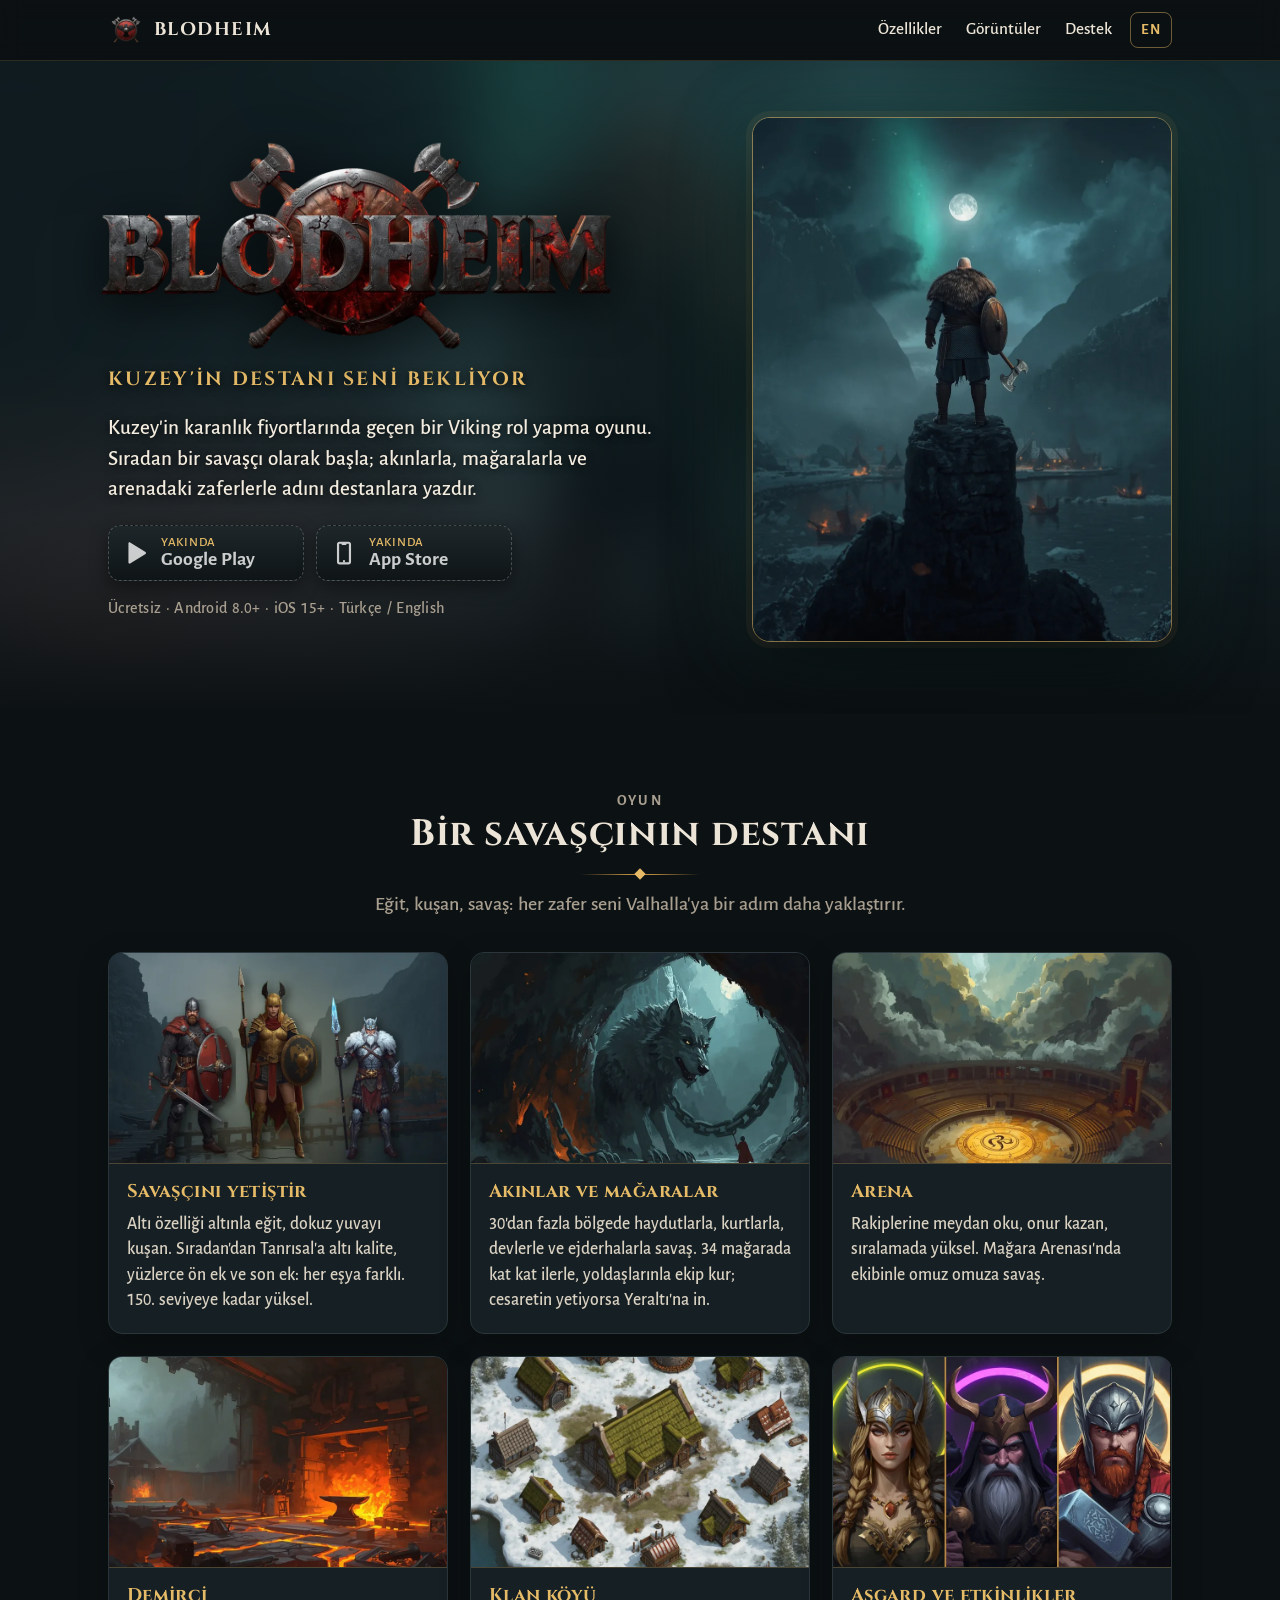
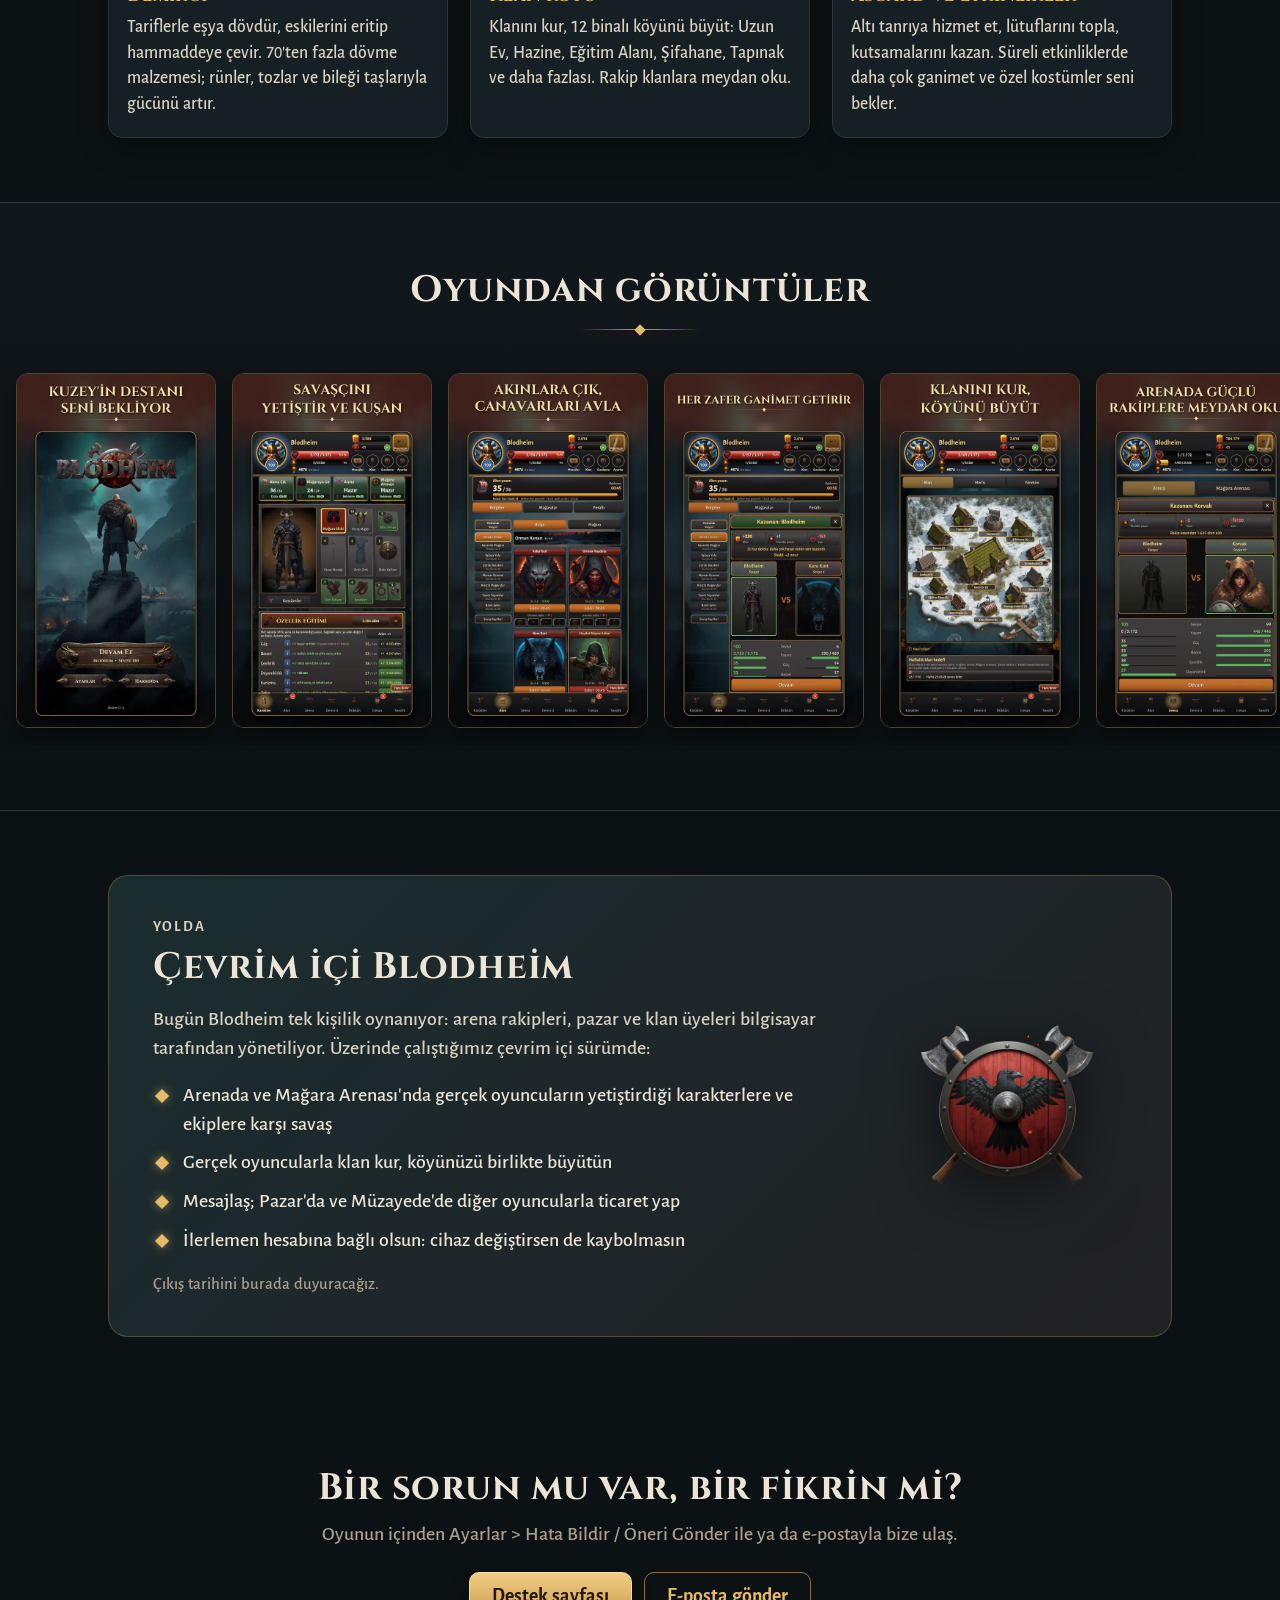
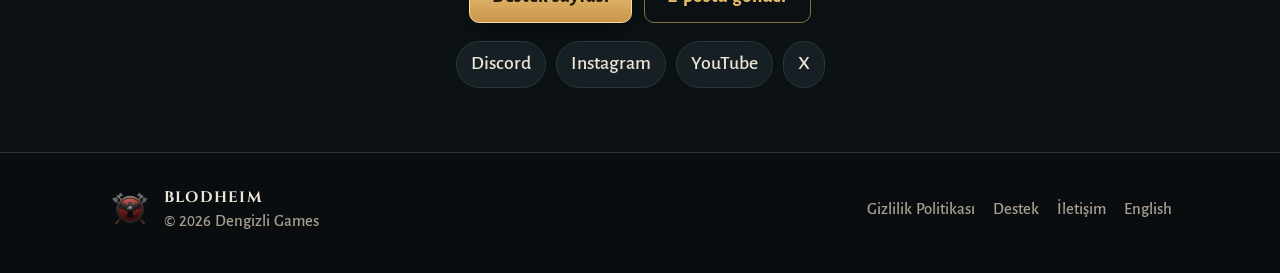
==== commit a5467c86: "Sosyal medya bağlantıları: Discord, Instagram, YouTube, X (ana sayfa, TR ve EN) Co-Authored-By: Clau" ====
--- a/index.html
+++ b/index.html
@@ -6,14 +6,14 @@
 <title>Blodheim: Viking rol yapma oyunu</title>
 <meta name="description" content="Viking savaşçını yetiştir: akınlara çık, mağaraları fethet, arenada adını duyur. Android ve iOS için Blodheim.">
 <meta name="theme-color" content="#0c1113">
-<link rel="canonical" href="https://cemolocco77.github.io/blodheim/">
-<link rel="alternate" hreflang="tr" href="https://cemolocco77.github.io/blodheim/"><link rel="alternate" hreflang="en" href="https://cemolocco77.github.io/blodheim/en/"><link rel="alternate" hreflang="x-default" href="https://cemolocco77.github.io/blodheim/">
+<link rel="canonical" href="https://blodheim.com/">
+<link rel="alternate" hreflang="tr" href="https://blodheim.com/"><link rel="alternate" hreflang="en" href="https://blodheim.com/en/"><link rel="alternate" hreflang="x-default" href="https://blodheim.com/">
 <meta property="og:type" content="website">
 <meta property="og:site_name" content="Blodheim">
 <meta property="og:title" content="Blodheim: Viking rol yapma oyunu">
 <meta property="og:description" content="Viking savaşçını yetiştir: akınlara çık, mağaraları fethet, arenada adını duyur. Android ve iOS için Blodheim.">
-<meta property="og:url" content="https://cemolocco77.github.io/blodheim/">
-<meta property="og:image" content="https://cemolocco77.github.io/blodheim/assets/img/og.jpg">
+<meta property="og:url" content="https://blodheim.com/">
+<meta property="og:image" content="https://blodheim.com/assets/img/og.jpg">
 <meta property="og:image:width" content="1024">
 <meta property="og:image:height" content="500">
 <meta property="og:locale" content="tr_TR">
@@ -131,9 +131,9 @@
     <p>Oyunun içinden Ayarlar &gt; Hata Bildir / Öneri Gönder ile ya da e-postayla bize ulaş.</p>
     <div class="btns">
       <a class="btn" href="destek/">Destek sayfası</a>
-      <a class="btn ghost" href="mailto:cemdengizli@gmail.com">E-posta gönder</a>
+      <a class="btn ghost" href="mailto:destek@blodheim.com">E-posta gönder</a>
     </div>
-    
+    <div class="social"><a href="https://discord.gg/YBmb9yaKF6" rel="noopener">Discord</a><a href="https://www.instagram.com/blodheimgame/" rel="noopener">Instagram</a><a href="https://www.youtube.com/@blodheimgame" rel="noopener">YouTube</a><a href="https://x.com/blodheimgame" rel="noopener">X</a></div>
   </div>
 </section>
 </main>
@@ -143,7 +143,7 @@
     <nav class="foot-nav" aria-label="İletişim">
       <a href="gizlilik/">Gizlilik Politikası</a>
       <a href="destek/">Destek</a>
-      <a href="mailto:cemdengizli@gmail.com">İletişim</a>
+      <a href="mailto:destek@blodheim.com">İletişim</a>
       <a href="en/" hreflang="en" lang="en">English</a>
     </nav>
   </div>
